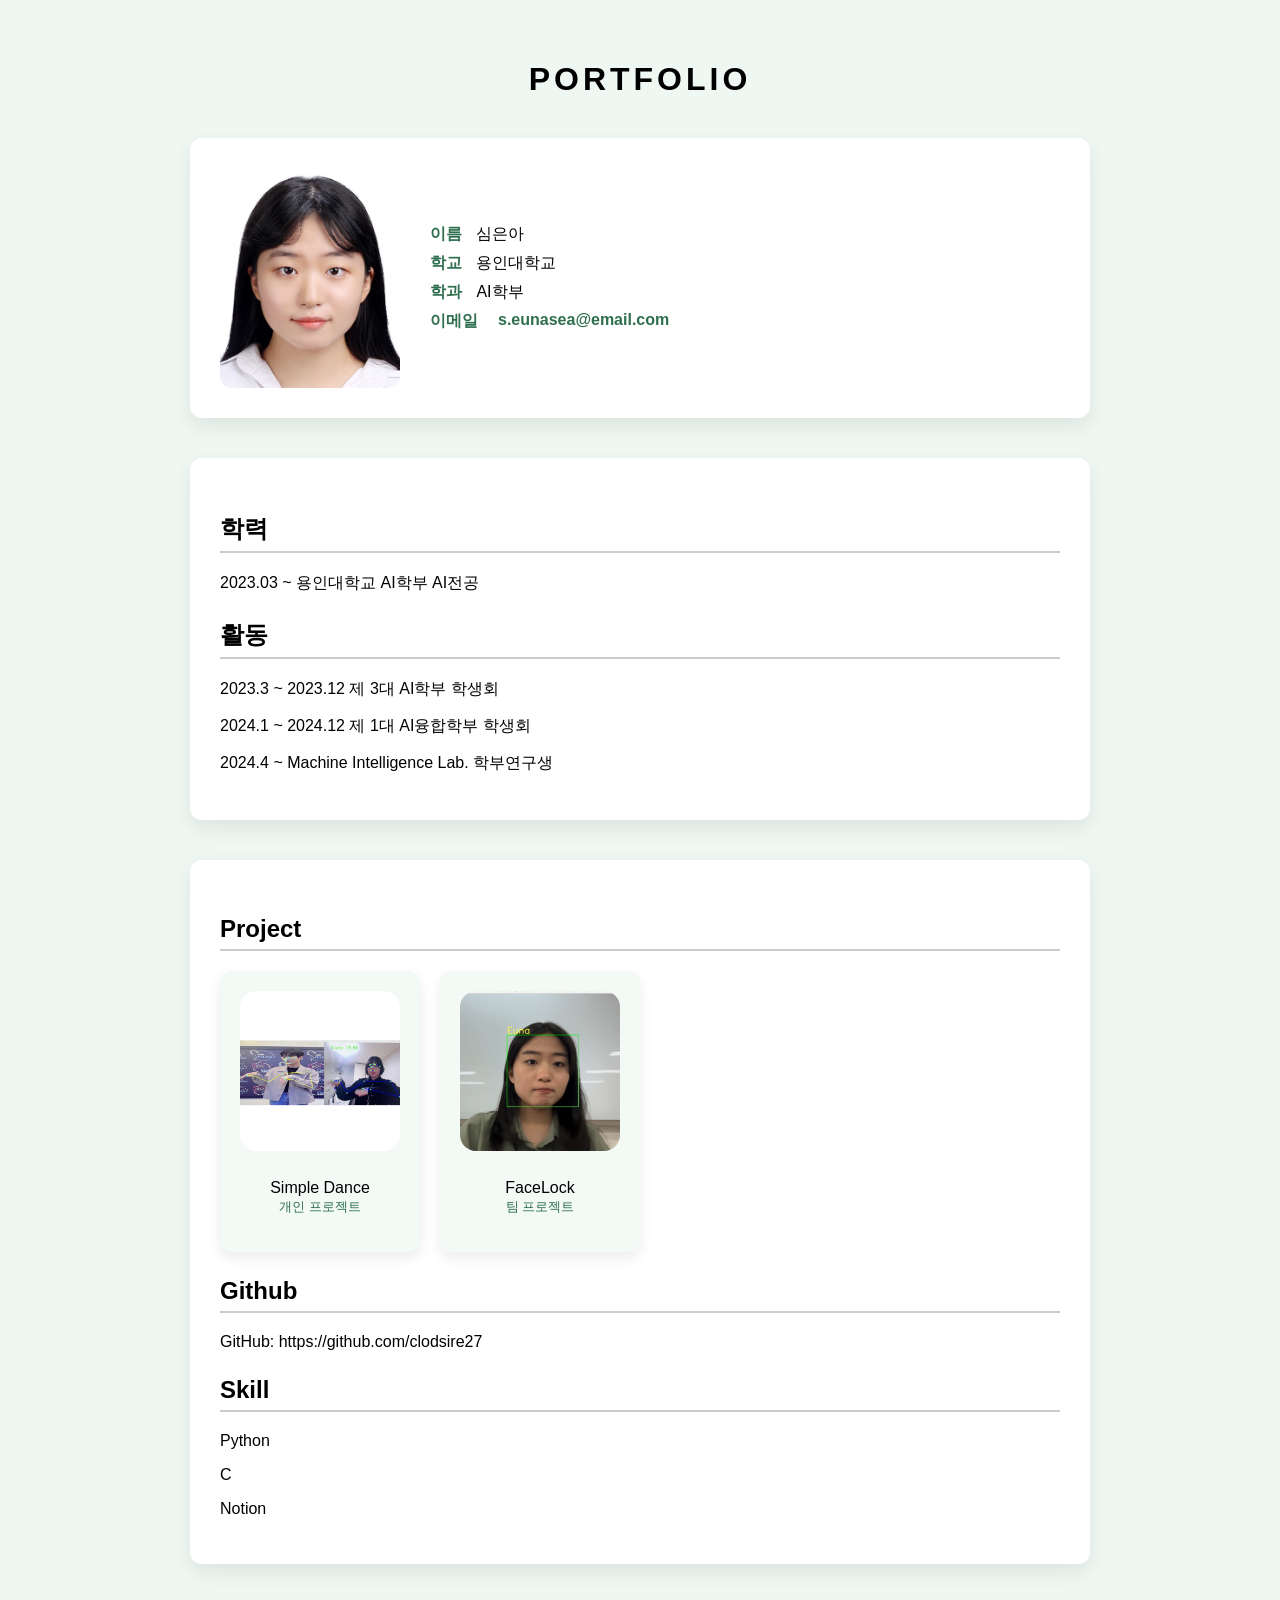
==== index.html @ 8bf8eba1 "update" ====
<!DOCTYPE html>
<html lang="ko">
<head>
  <meta charset="UTF-8" />
  <meta name="viewport" content="width=device-width, initial-scale=1.0" />
  <title>Portfolio</title>
  <link rel="stylesheet" href="style.css" />
</head>
<body>

  <h1 class="main-title">PORTFOLIO</h1>

  <!-- 1️⃣ 상단: 프로필 & 개인 정보 -->
  <section class="section">
    <div class="profile">
      <img src="images/은아.jpg" alt="프로필 사진" class="profile-img" />

      <div class="personal-info">
        <p><span>이름</span> 심은아</p>
        <p><span>학교</span> 용인대학교</p>
        <p><span>학과</span> AI학부</p>

        <!-- 이메일 (줄바꿈 전용 구조) -->
        <p class="email">
          <span class="label">이메일</span>
          <span class="email-value">s.eunasea@email.com</span>
        </p>
      </div>
    </div>
  </section>

  <!-- 2️⃣ 중단: 학력 / 활동 -->
  <section class="section">
    <h2>학력</h2>
    <p>2023.03 ~ 용인대학교 AI학부 AI전공</p>

    <h2>활동</h2>
    <p>2023.3 ~ 2023.12 제 3대 AI학부 학생회</p>
    <p>2024.1 ~ 2024.12 제 1대 AI융합학부 학생회</p>
    <p>2024.4 ~ Machine Intelligence Lab. 학부연구생</p>
  </section>

  <!-- 3️⃣ 하단: 프로젝트 / 링크 / 스킬 -->
  <section class="section">
    <h2>Project</h2>

    <div class="project-list">
      <a href="https://github.com/clodsire27/simple-dance"
         class="project-card"
         target="_blank"
         rel="noopener noreferrer">

        <div class="project-box">
          <img src="images/dance.jpg" alt="Simple Dance 프로젝트 이미지" />
        </div>
        <p class="project-title">
          Simple Dance<br><span>개인 프로젝트</span>
        </p>
      </a>

      <a href="https://github.com/clodsire27/face-lock"
         class="project-card"
         target="_blank"
         rel="noopener noreferrer">

        <div class="project-box">
          <img src="images/face.jpg" alt="FaceLock 프로젝트 이미지" />
        </div>
        <p class="project-title">
          FaceLock<br><span>팀 프로젝트</span>
        </p>
      </a>
    </div>

    <h2>Github</h2>
    <p>GitHub: https://github.com/clodsire27</p>

    <h2>Skill</h2>
    <p>Python</p>
    <p>C</p>
    <p>Notion</p>
  </section>

</body>
</html>
---- style.css ----
* {
  box-sizing: border-box;
  font-family: Arial, Helvetica, sans-serif;
}

body {
  margin: 0;
  background-color: #eef7f1;
  padding: 40px 20px;
}

.main-title {
  text-align: center;
  letter-spacing: 4px;
  margin-bottom: 40px;
}

.section {
  background-color: #ffffff;
  max-width: 900px;
  margin: 0 auto 40px;
  padding: 30px;
  border-radius: 12px;
  box-shadow: 0 8px 20px rgba(0, 0, 0, 0.08);
}

/* 프로필 */
.profile {
  display: flex;
  gap: 30px;
  align-items: center;
}

.profile-img {
  width: 180px;
  height: 220px;
  border-radius: 12px;
  object-fit: cover;
}

.personal-info p {
  margin: 8px 0;
}

.personal-info span {
  font-weight: bold;
  color: #2f6f4e;
  margin-right: 10px;
}

/* 이메일만 줄바꿈 */
.email {
  display: flex;
  gap: 10px;
}

.email .label {
  white-space: nowrap;
  font-weight: bold;
  color: #2f6f4e;
}

.email .email-value {
  overflow-wrap: anywhere;
}

/* 섹션 타이틀 */
h2 {
  margin-top: 25px;
  border-bottom: 2px solid #ccc;
  padding-bottom: 6px;
}

/* 프로젝트 */
.project-list {
  display: flex;
  gap: 20px;
  flex-wrap: wrap;
  margin-top: 20px;
}

.project-card {
  width: 200px;
  padding: 20px;
  border-radius: 12px;
  background-color: #f3faf6;
  text-decoration: none;
  color: inherit;
  text-align: center;
  box-shadow: 0 6px 14px rgba(0,0,0,0.08);
  display: flex;
  flex-direction: column;
  gap: 12px;
  transition: transform 0.15s ease, box-shadow 0.15s ease;
}

.project-card:hover {
  transform: translateY(-4px);
}

.project-box {
  width: 100%;
  height: 160px;
  background-color: #dceee3;
  border-radius: 16px;
  overflow: hidden;
  flex-shrink: 0;
}

.project-box img {
  width: 100%;
  height: 100%;
  object-fit: cover;
  display: block;
}

.project-title span {
  font-size: 13px;
  color: #2f6f4e;
}
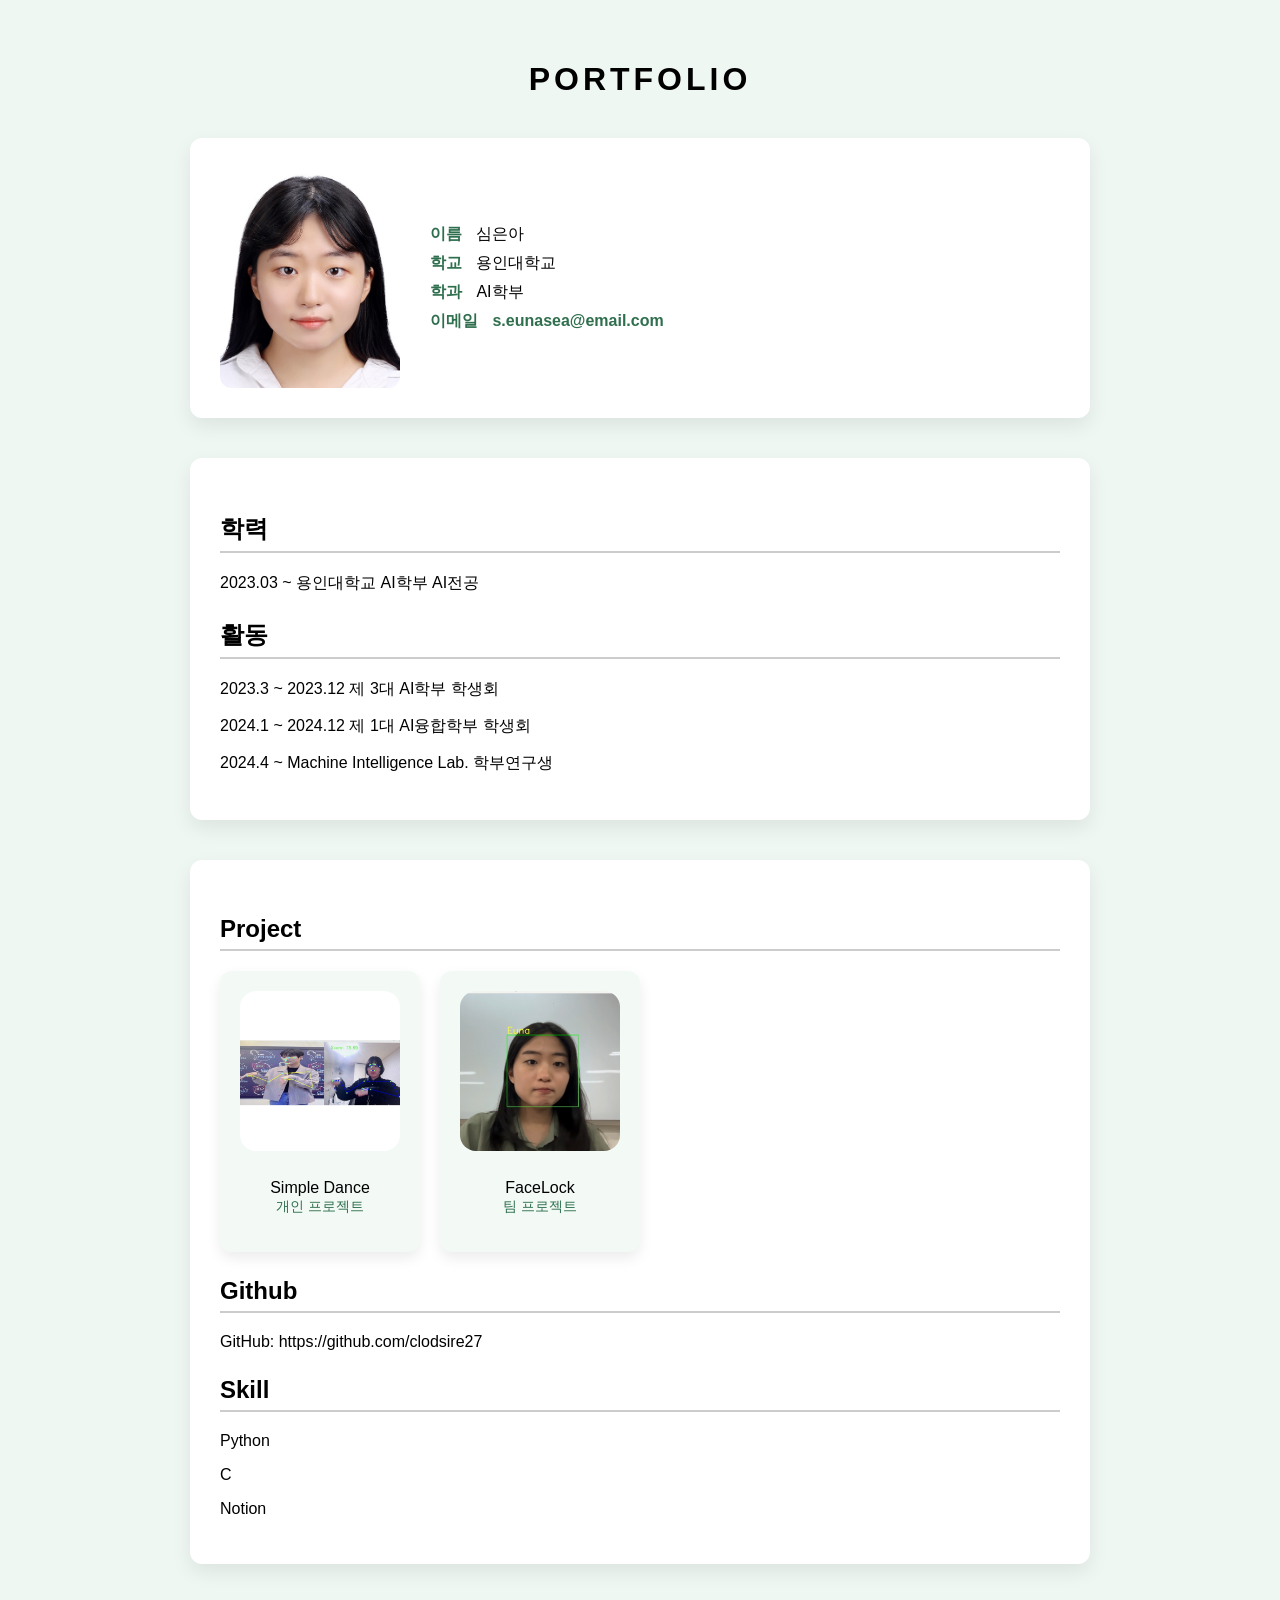
==== commit 09eee991: "update" ====
--- a/index.html
+++ b/index.html
@@ -16,9 +16,10 @@
       <img src="images/은아.jpg" alt="프로필 사진" class="profile-img" />
 
       <div class="personal-info">
-        <p><span>이름</span> 심은아</p>
-        <p><span>학교</span> 용인대학교</p>
-        <p><span>학과</span> AI학부</p>
+        <p><span class="label">이름</span> 심은아</p>
+        <p><span class="label">학교</span> 용인대학교</p>
+        <p><span class="label">학과</span> AI학부</p>
+
 
         <!-- 이메일 (줄바꿈 전용 구조) -->
         <p class="email">
--- a/style.css
+++ b/style.css
@@ -38,30 +38,28 @@
   object-fit: cover;
 }
 
+.personal-info {
+  min-width: 0;
+}
+
 .personal-info p {
   margin: 8px 0;
 }
 
+/* 이름 / 학교 / 학과 / 이메일 라벨 = 초록 */
 .personal-info span {
   font-weight: bold;
   color: #2f6f4e;
   margin-right: 10px;
 }
 
-/* 이메일만 줄바꿈 */
+/* 이메일 */
 .email {
-  display: flex;
-  gap: 10px;
-}
-
-.email .label {
-  white-space: nowrap;
-  font-weight: bold;
-  color: #2f6f4e;
+  display: block;
 }
 
 .email .email-value {
-  overflow-wrap: anywhere;
+  overflow-wrap: anywhere;     /* 메일만 줄바꿈 */
 }
 
 /* 섹션 타이틀 */
@@ -91,11 +89,6 @@
   display: flex;
   flex-direction: column;
   gap: 12px;
-  transition: transform 0.15s ease, box-shadow 0.15s ease;
-}
-
-.project-card:hover {
-  transform: translateY(-4px);
 }
 
 .project-box {
@@ -104,17 +97,15 @@
   background-color: #dceee3;
   border-radius: 16px;
   overflow: hidden;
-  flex-shrink: 0;
 }
 
 .project-box img {
   width: 100%;
   height: 100%;
   object-fit: cover;
-  display: block;
 }
 
 .project-title span {
-  font-size: 13px;
+  font-size: 14px;
   color: #2f6f4e;
 }
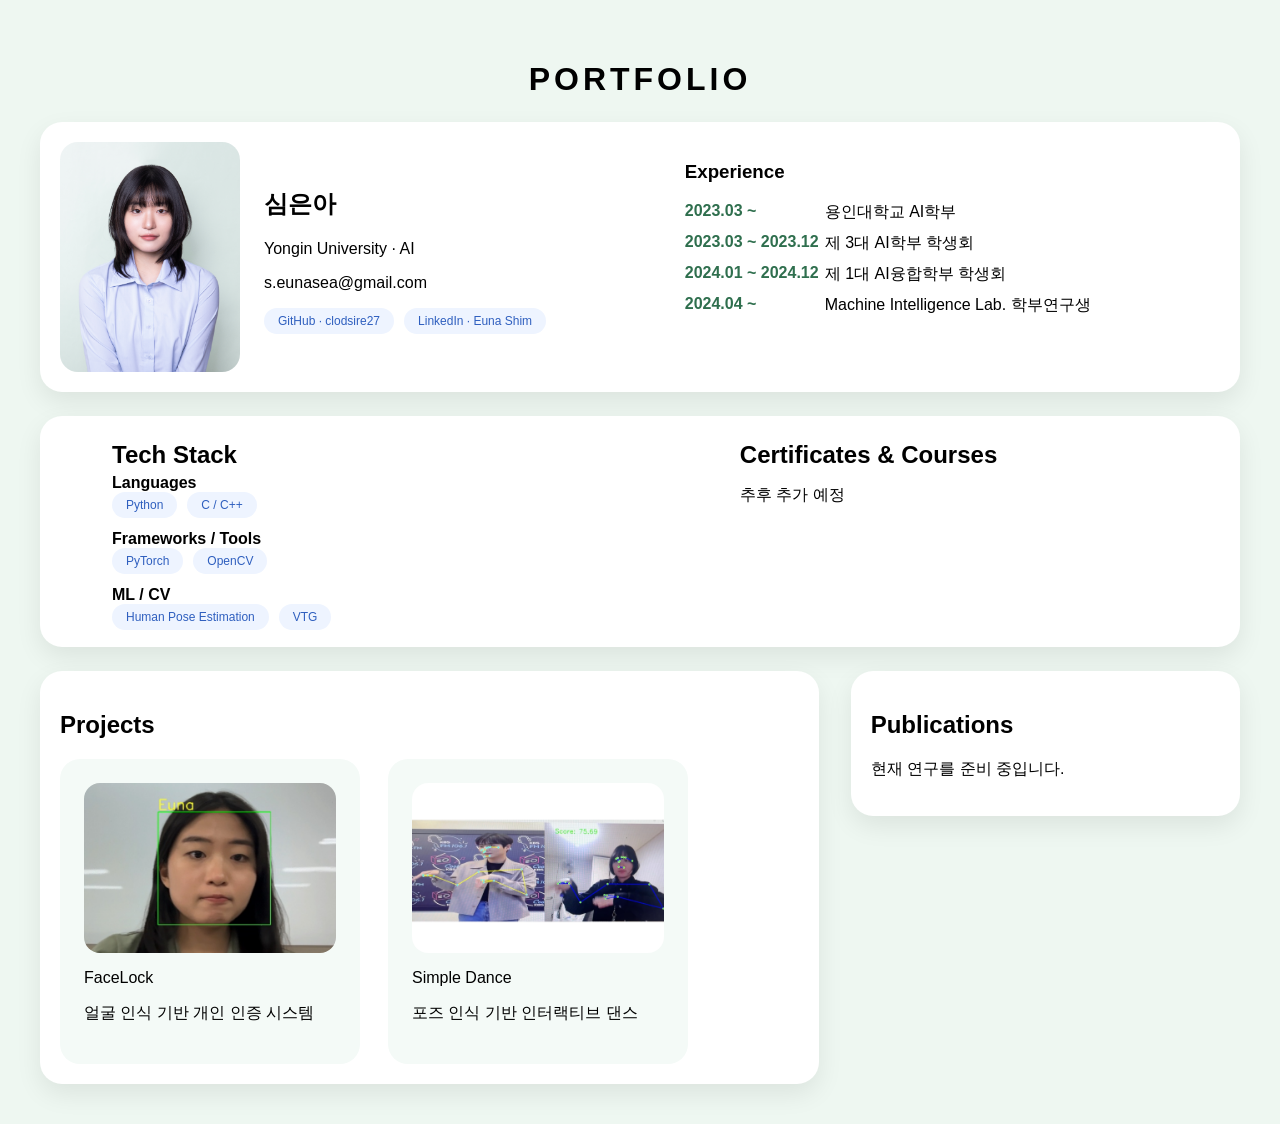
==== commit a07663f4: "Fix modal image flicker and layout issues" ====
--- a/index.html
+++ b/index.html
@@ -1,86 +1,204 @@
 <!DOCTYPE html>
 <html lang="ko">
-<head>
-  <meta charset="UTF-8" />
-  <meta name="viewport" content="width=device-width, initial-scale=1.0" />
-  <title>Portfolio</title>
-  <link rel="stylesheet" href="style.css" />
-</head>
+  <head>
+    <meta charset="UTF-8" />
+    <meta name="viewport" content="width=device-width, initial-scale=1.0" />
+  
+    <style>
+      html {
+        background: #eef7f1;
+      }
+
+      body {
+        opacity: 0;
+        transition: opacity 0.15s ease;
+      }
+
+      body.loaded {
+        opacity: 1;
+      }
+
+    </style>
+    <script>
+      window.addEventListener("load", () => {
+        document.body.classList.add("loaded");
+      });
+    </script>
+    
+  
+    <title>Portfolio</title>
+    <link rel="stylesheet" href="style.css" />
+  </head>
+
 <body>
 
-  <h1 class="main-title">PORTFOLIO</h1>
-
-  <!-- 1️⃣ 상단: 프로필 & 개인 정보 -->
-  <section class="section">
-    <div class="profile">
-      <img src="images/은아.jpg" alt="프로필 사진" class="profile-img" />
-
-      <div class="personal-info">
-        <p><span class="label">이름</span> 심은아</p>
-        <p><span class="label">학교</span> 용인대학교</p>
-        <p><span class="label">학과</span> AI학부</p>
-
-
-        <!-- 이메일 (줄바꿈 전용 구조) -->
-        <p class="email">
-          <span class="label">이메일</span>
-          <span class="email-value">s.eunasea@email.com</span>
-        </p>
-      </div>
+<h1 class="main-title">PORTFOLIO</h1>
+
+<div class="page-container">
+
+  <!-- PROFILE + EXPERIENCE -->
+  <section class="card top-grid">
+    <div class="top-profile">
+      <img src="images/은아.jpg" class="profile-img" />
+      <div>
+        <h2>심은아</h2>
+        <p>Yongin University · AI</p>
+        <p>s.eunasea@gmail.com</p>
+        <div class="pill-list">
+          <a href="https://github.com/clodsire27" class="pill" target="_blank">GitHub · clodsire27</a>
+          <a href="https://www.linkedin.com/" class="pill" target="_blank">LinkedIn · Euna Shim</a>
+        </div>
+      </div>
+    </div>
+
+    <div>
+      <h3>Experience</h3>
+      <ul class="timeline">
+        <li><span class="date">2023.03 ~</span><span>용인대학교 AI학부</span></li>
+        <li><span class="date">2023.03 ~ 2023.12</span><span>제 3대 AI학부 학생회</span></li>
+        <li><span class="date">2024.01 ~ 2024.12</span><span>제 1대 AI융합학부 학생회</span></li>
+        <li><span class="date">2024.04 ~</span><span>Machine Intelligence Lab. 학부연구생</span></li>
+      </ul>
     </div>
   </section>
 
-  <!-- 2️⃣ 중단: 학력 / 활동 -->
-  <section class="section">
-    <h2>학력</h2>
-    <p>2023.03 ~ 용인대학교 AI학부 AI전공</p>
-
-    <h2>활동</h2>
-    <p>2023.3 ~ 2023.12 제 3대 AI학부 학생회</p>
-    <p>2024.1 ~ 2024.12 제 1대 AI융합학부 학생회</p>
-    <p>2024.4 ~ Machine Intelligence Lab. 학부연구생</p>
+  <!-- TECH STACK -->
+  <section class="section tech-grid">
+    <div>
+      <h2>Tech Stack</h2>
+      <strong>Languages</strong>
+      <div class="pill-list">
+        <span class="pill">Python</span>
+        <span class="pill">C / C++</span>
+      </div>
+
+      <strong>Frameworks / Tools</strong>
+      <div class="pill-list">
+        <span class="pill">PyTorch</span>
+        <span class="pill">OpenCV</span>
+      </div>
+
+      <strong>ML / CV</strong>
+      <div class="pill-list">
+        <span class="pill">Human Pose Estimation</span>
+        <span class="pill">VTG</span>
+      </div>
+    </div>
+
+    <div>
+      <h2>Certificates & Courses</h2>
+      <p class="empty">추후 추가 예정</p>
+    </div>
   </section>
 
-  <!-- 3️⃣ 하단: 프로젝트 / 링크 / 스킬 -->
-  <section class="section">
-    <h2>Project</h2>
-
-    <div class="project-list">
-      <a href="https://github.com/clodsire27/simple-dance"
-         class="project-card"
-         target="_blank"
-         rel="noopener noreferrer">
-
-        <div class="project-box">
-          <img src="images/dance.jpg" alt="Simple Dance 프로젝트 이미지" />
-        </div>
-        <p class="project-title">
-          Simple Dance<br><span>개인 프로젝트</span>
-        </p>
-      </a>
-
-      <a href="https://github.com/clodsire27/face-lock"
-         class="project-card"
-         target="_blank"
-         rel="noopener noreferrer">
-
-        <div class="project-box">
-          <img src="images/face.jpg" alt="FaceLock 프로젝트 이미지" />
-        </div>
-        <p class="project-title">
-          FaceLock<br><span>팀 프로젝트</span>
-        </p>
-      </a>
-    </div>
-
-    <h2>Github</h2>
-    <p>GitHub: https://github.com/clodsire27</p>
-
-    <h2>Skill</h2>
-    <p>Python</p>
-    <p>C</p>
-    <p>Notion</p>
+  <!-- PROJECTS -->
+  <section class="grid-2col">
+    <div class="section">
+      <h2>Projects</h2>
+
+      <div class="project-list">
+
+        <!-- FaceLock -->
+        <div class="project-card"
+          data-title="FaceLock"
+          data-subtitle="얼굴 인식 기반 개인 인증 시스템"
+          data-period="2025.05 ~ 2025.05"
+          data-img="images/face.jpg"
+          data-keywords="Face Recognition · OpenCV · Security"
+          data-stack="Python|OpenCV|Numpy"
+          data-desc="FaceLock은 실시간 얼굴 인식을 기반으로 인증된 사용자만 화면 정보를 확인할 수 있도록 제어하는 보안 시스템입니다.
+
+          기본 상태에서는 탐지된 모든 얼굴을 모자이크 처리하여 비인증 사용자의 신원을 보호하며,
+          비밀번호 인증에 성공한 사용자에 한해 모자이크가 해제됩니다.
+          
+          사전에 등록된 사용자는 얼굴 특징 벡터를 기반으로 인식되며,
+          화면에 등장 시 ID가 아닌 ‘이름’으로 라벨이 표시됩니다.
+          
+          "
+          data-features="얼굴 등록 및 특징 벡터 저장|실시간 얼굴 인식|사용자 인증 제어"
+          data-github="https://github.com/clodsire27/face-lock"
+          data-link="facelock.html">
+
+          <div class="project-box"><img src="images/face.jpg"></div>
+          <p class="project-title">FaceLock</p>
+          <p class="project-desc">얼굴 인식 기반 개인 인증 시스템</p>
+        </div>
+
+        <!-- Simple Dance -->
+        <div class="project-card"
+          data-title="Simple Dance"
+          data-subtitle="포즈 인식 기반 인터랙티브 댄스"
+          data-period="2024.11 ~ 2024.11"
+          data-img="images/dance.jpg"
+          data-keywords="Pose Estimation · OpenCV · Feedback"
+          data-stack="Python|OpenCV|Numpy"
+          data-desc="사용자의 전신 포즈를 실시간으로 인식하여 기준 동작과의 유사도를 계산하고 시각적 피드백을 제공하는 프로젝트입니다."
+          data-features="실시간 포즈 인식|동작 유사도 계산|점수 기반 피드백"
+          data-github="https://github.com/clodsire27/simple-dance"
+          data-link="simple_dance.html">
+
+          <div class="project-box"><img src="images/dance.jpg"></div>
+          <p class="project-title">Simple Dance</p>
+          <p class="project-desc">포즈 인식 기반 인터랙티브 댄스</p>
+        </div>
+
+      </div>
+    </div>
+
+    <div class="section">
+      <h2>Publications</h2>
+      <p class="empty">현재 연구를 준비 중입니다.</p>
+    </div>
   </section>
-
+</div>
+
+<!-- MODAL -->
+<div class="modal-overlay" id="projectModal">
+  <div class="modal-card clean">
+    <button class="modal-close">×</button>
+
+    <div class="modal-hero">
+      <img id="modalHeroImg">
+    </div>
+
+    <div class="modal-content">
+      <h2 id="modalTitle"></h2>
+      <p class="modal-sub" id="modalSubtitle"></p>
+
+      <div class="modal-meta">
+        <div>
+          <span class="label">기간</span>
+          <strong id="modalPeriod"></strong>
+        </div>
+        <div>
+          <span class="label">키워드</span>
+          <span id="modalKeywords"></span>
+        </div>
+      </div>
+
+      <section>
+        <h4>기술 스택</h4>
+        <div class="pill-list" id="modalStack"></div>
+      </section>
+
+      <section>
+        <h4>프로젝트 설명</h4>
+        <p id="modalDescription"></p>
+      </section>
+
+      <section>
+        <h4>주요 기능</h4>
+        <ul id="modalFeatures"></ul>
+      </section>
+
+      <div class="modal-links">
+        <a id="modalGithub" target="_blank">GitHub Repository</a>
+        <a id="modalLink" href="javascript:void(0)">과정 자세히 보기 →</a>
+      </div>
+    </div>
+  </div>
+</div>
+
+<script src="modal.js"></script>
 </body>
-</html>
+</html>
--- a/style.css
+++ b/style.css
@@ -1,3 +1,4 @@
+/* ================= RESET ================= */
 * {
   box-sizing: border-box;
   font-family: Arial, Helvetica, sans-serif;
@@ -5,7 +6,7 @@
 
 body {
   margin: 0;
-  background-color: #eef7f1;
+  background: #eef7f1;
   padding: 40px 20px;
 }
 
@@ -15,88 +16,132 @@
   margin-bottom: 40px;
 }
 
+/* ================= LAYOUT ================= */
+.page-container {
+  max-width: 1200px;
+  margin: auto;
+  display: flex;
+  flex-direction: column;
+  gap: 24px;
+}
+
+/* ================= CARD BASE ================= */
+.card,
 .section {
-  background-color: #ffffff;
-  max-width: 900px;
-  margin: 0 auto 40px;
-  padding: 30px;
-  border-radius: 12px;
-  box-shadow: 0 8px 20px rgba(0, 0, 0, 0.08);
-}
-
-/* 프로필 */
-.profile {
-  display: flex;
-  gap: 30px;
+  position: relative;
+  z-index: 1;
+  background: #fff;
+  padding: 20px 20px;
+  border-radius: 22px;
+  box-shadow: 0 10px 26px rgba(0,0,0,0.08);
+}
+
+@media (max-width: 640px) {
+  .section {
+    padding: 36px 24px;
+  }
+}
+
+/* ================= TOP ================= */
+.top-grid {
+  display: grid;
+  grid-template-columns: 1.1fr 1fr;
+  gap: 36px;
+}
+
+.top-profile {
+  display: flex;
+  gap: 24px;
   align-items: center;
 }
 
 .profile-img {
   width: 180px;
-  height: 220px;
-  border-radius: 12px;
+  height: 230px;
   object-fit: cover;
-}
-
-.personal-info {
-  min-width: 0;
-}
-
-.personal-info p {
-  margin: 8px 0;
-}
-
-/* 이름 / 학교 / 학과 / 이메일 라벨 = 초록 */
-.personal-info span {
+  border-radius: 18px;
+}
+
+/* ================= EXPERIENCE ================= */
+.timeline {
+  list-style: none;
+  padding: 0;
+  margin: 0;
+}
+
+.timeline li {
+  display: grid;
+  grid-template-columns: 140px 1fr;
+  margin-bottom: 10px;
+}
+
+.date {
+  color: #2f6f4e;
   font-weight: bold;
-  color: #2f6f4e;
-  margin-right: 10px;
-}
-
-/* 이메일 */
-.email {
+}
+
+/* ================= TECH STACK ================= */
+.tech-grid {
+  display: grid;
+  grid-template-columns: 1.3fr 1fr;
+  gap: 40px;
+  padding: 24px 48px;
+  padding-left: 72px; 
+}
+
+.tech-left strong {
   display: block;
-}
-
-.email .email-value {
-  overflow-wrap: anywhere;     /* 메일만 줄바꿈 */
-}
-
-/* 섹션 타이틀 */
-h2 {
-  margin-top: 25px;
-  border-bottom: 2px solid #ccc;
-  padding-bottom: 6px;
-}
-
-/* 프로젝트 */
+  margin-top: 18px;
+  margin-bottom: 6px;
+  font-size: 15px;
+  font-weight: 600;
+}
+
+.pill-list {
+  display: flex;
+  flex-wrap: wrap;
+  gap: 10px;
+  row-gap: 8px;
+  margin-bottom: 12px;
+}
+
+.pill {
+  background: #eef4ff;
+  padding: 6px 14px;
+  border-radius: 999px;
+  text-decoration: none;
+  color: #2f5fbf;
+  font-size: 12px;
+  font-weight: 500;
+}
+
+/* ================= PROJECT LIST ================= */
 .project-list {
   display: flex;
-  gap: 20px;
-  flex-wrap: wrap;
-  margin-top: 20px;
+  gap: 28px;
 }
 
 .project-card {
-  width: 200px;
-  padding: 20px;
-  border-radius: 12px;
-  background-color: #f3faf6;
-  text-decoration: none;
-  color: inherit;
-  text-align: center;
-  box-shadow: 0 6px 14px rgba(0,0,0,0.08);
-  display: flex;
-  flex-direction: column;
-  gap: 12px;
+  position: relative;
+  z-index: 5;
+  width: 300px;
+  background: #f4faf7;
+  padding: 24px;
+  border-radius: 20px;
+  cursor: pointer;
+  transition: transform 0.2s, box-shadow 0.2s;
+}
+
+.project-card:hover {
+  transform: translateY(-6px);
+  box-shadow: 0 10px 22px rgba(0,0,0,0.12);
 }
 
 .project-box {
-  width: 100%;
-  height: 160px;
-  background-color: #dceee3;
+  height: 170px;
+  overflow: hidden;
   border-radius: 16px;
-  overflow: hidden;
+  margin-bottom: 10px;
 }
 
 .project-box img {
@@ -105,7 +150,403 @@
   object-fit: cover;
 }
 
-.project-title span {
+/* ================= MODAL ================= */
+.modal-overlay {
+  position: fixed;
+  inset: 0;
+  background: rgba(0,0,0,0.45);
+  display: none;
+  justify-content: center;
+  align-items: center;
+  z-index: 1000;
+  pointer-events: none;
+}
+
+.modal-overlay.active {
+  display: flex;
+  pointer-events: auto;
+}
+
+.modal-close {
+  position: absolute;
+  top: 14px;
+  right: 18px;
+  border: none;
+  background: none;
+  font-size: 26px;
+  cursor: pointer;
+}
+
+.modal-hero img {
+  width: 100%;
+  height: 280px;     
+  border-radius: 22px 22px 0 0; 
+  object-fit: cover;
+}
+
+.modal-content {
+  padding-top: 16px;
+  padding-left: 48px;   /* 기존 36px → +12px */
+  padding-right: 36px;
+  padding: 24px 36px 32px; 
+}
+
+
+/* ================= PROJECT DETAIL ================= */
+.project-detail {
+  max-width: 880px;
+  margin: 0 auto;
+}
+
+.back-link {
+  display: inline-block;
+  margin-bottom: 8px;
+  color: #2f6f4e;
+  text-decoration: none;
+  font-weight: 500;
+}
+
+/* ================= HERO ================= */
+
+.project-hero-image {
+  width: 100%;
+  max-width: 420px;
+  margin-bottom: 12px;
+  border-radius: 22px;
+  overflow: hidden;
+  background: #f1f5f9;
+}
+
+.project-hero-image img {
+  width: 100%;
+  height: auto;
+  object-fit: contain;
+}
+
+@media (max-width: 640px) {
+  .project-hero-image img {
+    height: 420px;
+  }
+}
+
+.project-hero-text h2 {
+  font-size: 32px;
+  margin-bottom: 10px;
+}
+
+.project-sub {
+  font-size: 15px;
+  color: #475569;
+  line-height: 1.6;
+  text-align: center;
+}
+
+.project-sub span {
+  font-size: 13px;
+  color: #64748b;
+}
+
+/* ================= KEYWORDS ================= */
+.project-meta {
+  margin-bottom: 48px;
+}
+
+.keyword-tags {
+  display: flex;
+  flex-wrap: wrap;
+  gap: 10px;
+}
+
+.keyword-tags span {
+  background: #e0e7ff;
+  color: #1e3a8a;
+  padding: 6px 14px;
+  border-radius: 999px;
+  font-size: 13px;
+  font-weight: 500;
+}
+
+/* ================= CONTENT ================= */
+.project-detail h3 {
+  margin-top: 56px;
+  margin-bottom: 14px;
+  font-size: 20px;
+  position: relative;
+}
+
+.project-detail h3::before {
+  content: "";
+  width: 28px;
+  height: 3px;
+  background: #21396c;
+  display: block;
+  margin-bottom: 10px;
+}
+
+.project-detail p,
+.project-detail li {
+  font-size: 15px;
+  color: #334155;
+  line-height: 1.75;
+}
+
+.project-detail ul {
+  padding-left: 20px;
+}
+
+/* ================= PIPELINE ================= */
+.pipeline {
+  background: #f8fafc;
+  padding: 18px 22px;
+  border-radius: 16px;
+  margin-top: 12px;
+}
+
+/* ================= LINKS ================= */
+.project-detail a[target="_blank"] {
+  font-weight: 500;
+  color: #1e40af;
+  text-decoration: none;
+}
+
+.project-detail a[target="_blank"]:hover {
+  text-decoration: underline;
+}
+
+/* ===== FOUC FIX ===== */
+body {
+  visibility: visible;
+}
+.modal-content h2 {
+  margin-bottom: 6px;
+}
+
+.modal-sub {
+  margin-bottom: 14px;   /* 20 → 14 */
   font-size: 14px;
-  color: #2f6f4e;
-}
+}
+
+
+.modal-meta {
+  display: grid;
+  grid-template-columns: 1fr 1fr;
+  gap: 24px;
+  background: #f8fafc;
+  padding: 18px 22px;
+  border-radius: 16px;
+  margin-bottom: 36px;
+}
+
+.modal-meta .label {
+  display: block;
+  font-size: 13px;
+  color: #64748b;
+  margin-bottom: 6px;
+}
+
+.modal-meta strong {
+  font-size: 15px;
+}
+
+.modal-content section {
+  margin-bottom: 26px;   /* 기존 34px */
+}
+
+.modal-content h4 {
+  margin-bottom: 10px;
+}
+
+
+
+.modal-links {
+  margin-top: 18px;      /* 32 → 20 */
+  padding-top: 16px;     /* 24 → 16 */
+  gap: 22px;  
+  padding-bottom: 8px;          /* 16 → 12 */
+}
+
+
+/* GitHub 버튼 느낌 */
+#modalGithub {
+  display: inline-block;
+  align-self: flex-start;
+  background: #fef9c3;
+  color: #92400e;
+  padding: 10px 18px;
+  border-radius: 999px;
+  font-weight: 600;
+  text-decoration: none;
+}
+
+/* 더 자세히 보기 */
+#modalLink {
+  font-weight: 600;
+  color: #5b21b6;
+  text-decoration: none;
+}
+
+/* ================= MODAL COMPACT OVERRIDE ================= */
+
+/* 모달 폭 대폭 축소 */
+.modal-card.clean {
+  position: relative;
+  width: 400px;
+  max-width: 88vw;
+  max-height: 95vh;
+  border-radius: 20px;
+  background: #fff;
+
+  /* 🔥 핵심 */
+  display: flex;
+  flex-direction: column;
+  overflow: hidden;   /* 카드 자체는 숨김 유지 */
+}
+
+
+/* 이미지 비중은 유지 (정보 대비 강조) */
+.modal-hero img {
+  height: 200px;  
+  object-fit: cover;
+}
+
+/* 내부 여백 절반 수준 */
+.modal-content {
+  padding: 16px 22px 20px;   /* 24~36 → 16~22 */
+}
+
+/* 제목 */
+.modal-content h2 {
+  font-size: 18px;     /* 22 → 20 */
+  margin-bottom: 4px;
+}
+
+/* 부제 */
+.modal-sub {
+  font-size: 12.5px;     /* 14 → 13 */
+  margin-bottom: 10px;
+}
+
+/* 메타 박스 */
+.modal-meta {
+  gap: 14px;           /* 24 → 14 */
+  padding: 12px 14px;  /* 18/22 → 12/14 */
+  border-radius: 12px;
+  margin-bottom: 12px; /* 36 → 18 */
+}
+
+.modal-meta .label {
+  font-size: 11px;
+  margin-bottom: 4px;
+}
+
+.modal-meta strong {
+  font-size: 13px;
+}
+
+/* 섹션 간 간격 대폭 축소 */
+.modal-content section {
+  margin-bottom: 14px; /* 26 → 14 */
+}
+
+.modal-content h4 {
+  font-size: 13px;
+  margin-bottom: 6px;
+}
+
+/* 리스트 */
+.modal-content li {
+  font-size: 12.5px;
+  line-height: 1.45;
+}
+
+/* pill 축소 */
+.modal-content .pill {
+  padding: 3px 8px;
+  font-size: 10px;
+  gap: 8px;
+  row-gap: 6px;
+}
+
+/* 링크 영역 */
+.modal-links {
+  margin-top: 12px;    /* 20 → 12 */
+  padding-top: 12px;
+  gap: 10px;
+}
+
+/* GitHub 버튼 */
+#modalGithub {
+  padding: 8px 14px;   /* 10/18 → 8/14 */
+  font-size: 12px;
+}
+
+/* 더보기 */
+#modalLink {
+  font-size: 12px;
+}
+
+
+.project-hero-image {
+  margin-bottom: 18px;   /* 40 → 18 */
+}
+
+.project-hero-text h2 {
+  margin-bottom: 6px;    /* 기존 10px ↓ */
+}
+
+.project-sub {
+  margin-top: 0;
+}
+
+.project-hero-image {
+  margin-bottom: 18px;   /* 40 → 18 */
+}
+
+
+.project-hero-image {
+  margin-top: 0;
+  margin-bottom: 10px;   /* 사진 ↔ 제목 간격 */
+}
+.section.project-detail {
+  padding-top: 16px;   /* 기존 32px → 확 줄이기 */
+}
+
+.project-hero {
+  display: flex;
+  flex-direction: column;
+  align-items: center;
+  margin-top: 0;
+  margin-bottom: 8px;
+}
+
+.main-title {
+  margin-bottom: 24px; /* 40 → 24 */
+}
+
+.grid-2col {
+  display: grid;
+  grid-template-columns: 2fr 1fr; /* Projects 넓게, Publications 좁게 */
+  gap: 32px;
+  align-items: start;
+}
+
+.section.tech-grid {
+  padding-top: 5px;
+  padding-bottom: 5px;
+}
+
+.tech-grid h2 {
+  margin-bottom: 5px;
+}
+
+.tech-grid strong {
+  margin-top: 5px;
+}
+
+#modalHeroImg {
+  display: none;
+}
+
+.pill {
+  white-space: nowrap;   /* ⭐ 핵심 */
+}
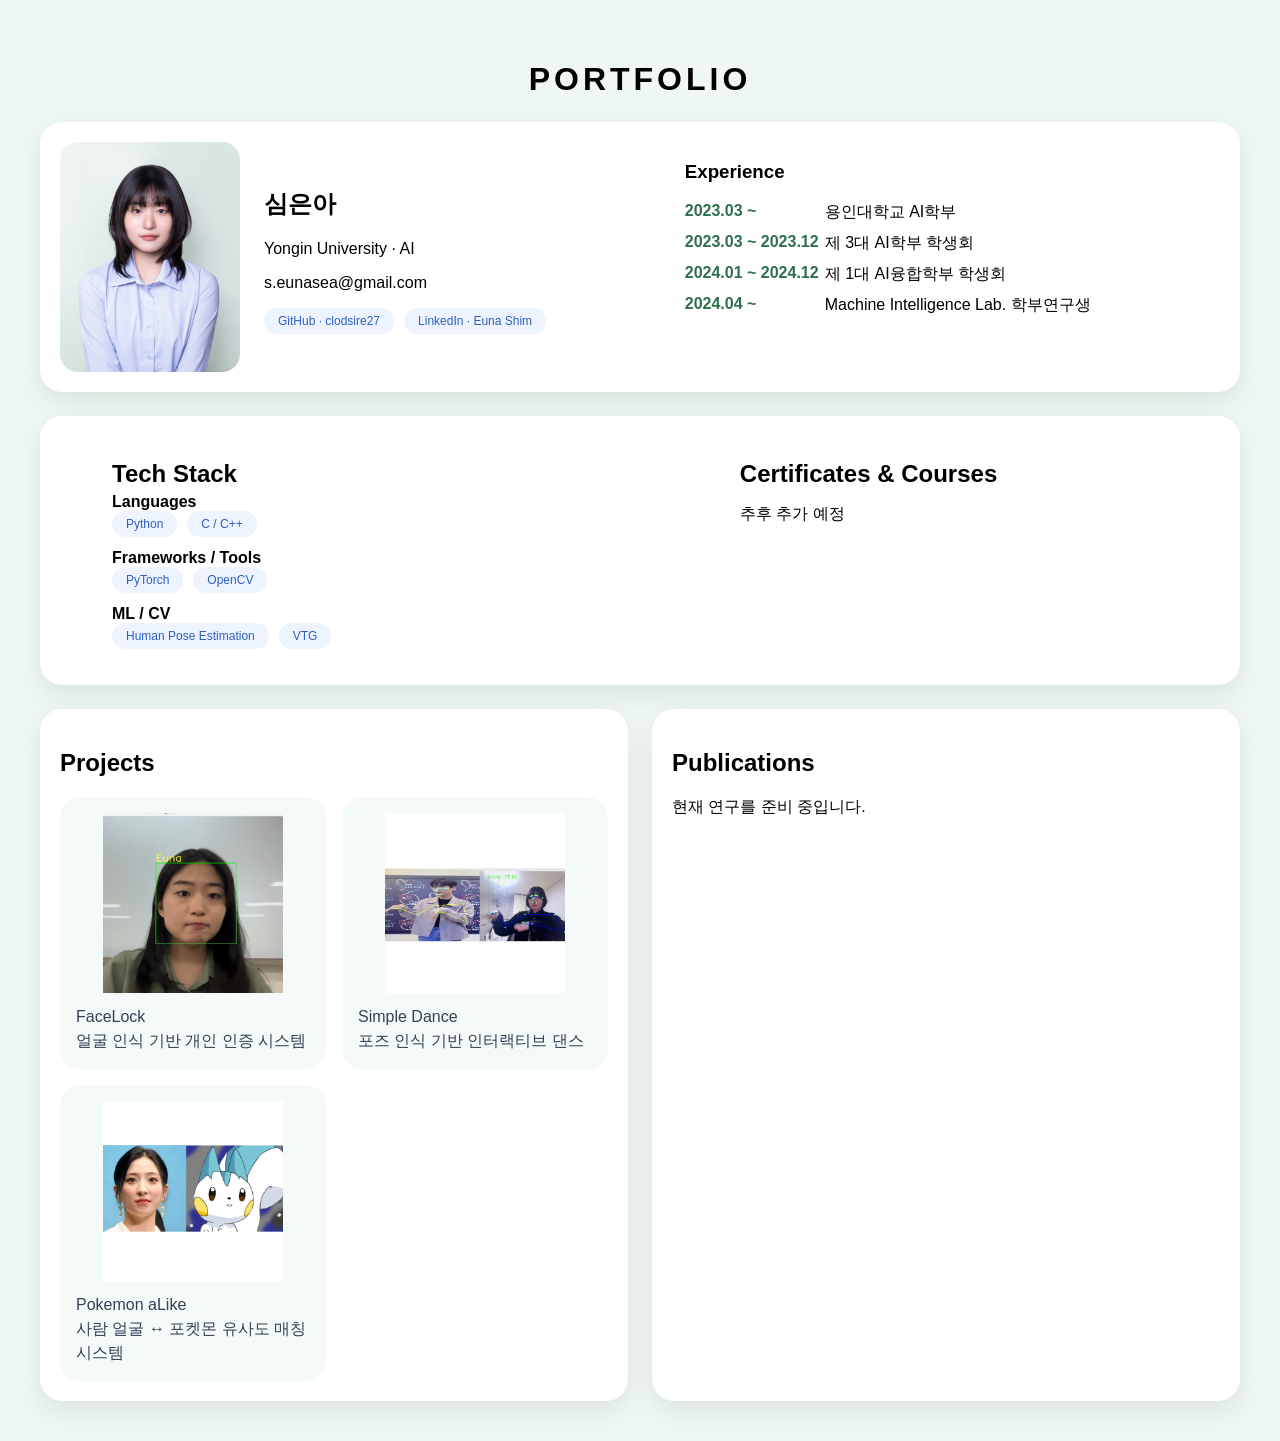
==== commit 3dc8dc48: "Fix mobile responsive layout" ====
--- a/index.html
+++ b/index.html
@@ -142,6 +142,34 @@
           <p class="project-desc">포즈 인식 기반 인터랙티브 댄스</p>
         </div>
 
+        <!-- Pokemon aLike -->
+        <div class="project-card"
+        data-title="Pokemon aLike"
+        data-subtitle="사람 얼굴 ↔ 포켓몬 유사도 매칭 시스템"
+        data-period="2025.02 ~ 2025.02"
+        data-img="images/pokemon.png"
+        data-keywords="Face Analysis · CLIP · Similarity Search"
+        data-stack="Python|OpenCV|PyTorch|CLIP"
+        data-desc="Pokemon aLike는 사용자의 얼굴 이미지를 입력으로 받아,
+        얼굴의 구조적 특징과 시각적 스타일을 분석한 뒤
+        가장 닮은 포켓몬을 찾아주는 유사도 매칭 시스템입니다.
+
+        포켓몬을 사람 얼굴로 직접 변환하는 생성 기반 접근과
+        얼굴 랜드마크 규칙 매핑을 시도했으나 구조적 한계로 실패하였고,
+        최종적으로 CLIP 임베딩 기반 거리 비교 방식을 채택하여
+        안정적이고 확장 가능한 매칭 구조를 구현하였습니다."
+        data-features="얼굴 검출 및 정렬|포켓몬 CLIP 임베딩 인덱스 구축|Top-N 유사도 매칭|실패 기반 설계 개선"
+        data-github="https://github.com/clodsire27/pokemon-lookalike"
+        data-link="pokemon_alike.html">
+
+        <div class="project-box">
+          <img src="images/pokemon.png">
+        </div>
+        <p class="project-title">Pokemon aLike</p>
+        <p class="project-desc">사람 얼굴 ↔ 포켓몬 유사도 매칭 시스템</p>
+        </div>
+
+
       </div>
     </div>
 
--- a/style.css
+++ b/style.css
@@ -43,11 +43,7 @@
 }
 
 /* ================= TOP ================= */
-.top-grid {
-  display: grid;
-  grid-template-columns: 1.1fr 1fr;
-  gap: 36px;
-}
+
 
 .top-profile {
   display: flex;
@@ -61,6 +57,48 @@
   object-fit: cover;
   border-radius: 18px;
 }
+
+@media (max-width: 768px) {
+  .profile-img {
+    width: 140px;      /* 기존 180 → 축소 */
+    height: 180px;     /* 기존 230 → 축소 */
+    margin: 0 auto;    /* 가운데 정렬 유지 */
+  }
+}
+
+
+@media (max-width: 768px) {
+  .top-profile h2 {
+    font-size: 20px;   /* 이름 */
+  }
+
+  .top-profile p {
+    font-size: 14px;   /* 학교 / 이메일 */
+    line-height: 1.4;
+  }
+}
+
+@media (max-width: 768px) {
+  .top-profile {
+    align-items: flex-start;   /* 가운데 → 왼쪽 */
+  }
+
+  .top-profile > div {
+    margin-left: 0;            /* 불필요한 밀림 제거 */
+  }
+}
+
+@media (max-width: 768px) {
+  .top-profile .pill {
+    font-size: 12px;
+    padding: 6px 12px;
+  }
+
+  .top-profile .pill-list {
+    justify-content: flex-start;  /* 왼쪽 정렬 */
+  }
+}
+
 
 /* ================= EXPERIENCE ================= */
 .timeline {
@@ -88,6 +126,15 @@
   padding: 24px 48px;
   padding-left: 72px; 
 }
+
+@media (max-width: 768px) {
+  .tech-grid {
+    grid-template-columns: 1fr;
+    padding: 20px;
+    gap: 28px;
+  }
+}
+
 
 .tech-left strong {
   display: block;
@@ -117,38 +164,68 @@
 
 /* ================= PROJECT LIST ================= */
 .project-list {
-  display: flex;
-  gap: 28px;
-}
-
-.project-card {
-  position: relative;
-  z-index: 5;
-  width: 300px;
-  background: #f4faf7;
-  padding: 24px;
-  border-radius: 20px;
-  cursor: pointer;
-  transition: transform 0.2s, box-shadow 0.2s;
-}
+  display: grid;
+  grid-template-columns: repeat(2, 1fr); /* 🔥 항상 2열 */
+  gap: 16px;
+}
+
+@media (max-width: 768px) {
+  .project-list {
+    display: grid;
+    grid-template-columns: repeat(2, 1fr);
+    gap: 16px;
+  }  
+}
+  
 
 .project-card:hover {
   transform: translateY(-6px);
   box-shadow: 0 10px 22px rgba(0,0,0,0.12);
 }
 
+.project-card .project-box img {
+  width: 100%;
+  height: 100%;
+  object-fit: cover;
+}
+
+
+.project-card {
+  background: #f4faf7;
+  border-radius: 20px;
+  padding: 16px;
+}
+
+
 .project-box {
-  height: 170px;
-  overflow: hidden;
-  border-radius: 16px;
-  margin-bottom: 10px;
-}
+  width: 100%;
+  aspect-ratio: 1 / 1;
+  max-width: 180px; 
+  margin: 0 auto 12px; 
+}
+
 
 .project-box img {
   width: 100%;
   height: 100%;
   object-fit: cover;
-}
+  display: block;
+}
+
+.project-card h3 {
+  margin: 6px 0 4px;
+  font-size: 25px;
+  font-weight: 1500; 
+  letter-spacing: -0.3px;
+}
+
+.project-card p {
+  margin: 0;
+  font-size: 16px;
+  line-height: 1.5;
+  color: #334155; 
+}
+
 
 /* ================= MODAL ================= */
 .modal-overlay {
@@ -246,6 +323,32 @@
   color: #64748b;
 }
 
+.top-grid {
+  display: grid;
+  grid-template-columns: 1.1fr 1fr;
+  gap: 36px;
+  align-items: start;
+}
+
+@media (max-width: 768px) {
+  .top-grid {
+    grid-template-columns: 1fr; 
+    gap: 24px;
+  }
+}
+
+@media (max-width: 768px) {
+  .timeline li {
+    grid-template-columns: 1fr;  /* 날짜 / 내용 세로 */
+    gap: 6px;
+  }
+
+  .date {
+    font-size: 13px;
+  }
+}
+
+
 /* ================= KEYWORDS ================= */
 .project-meta {
   margin-bottom: 48px;
@@ -525,15 +628,16 @@
 
 .grid-2col {
   display: grid;
-  grid-template-columns: 2fr 1fr; /* Projects 넓게, Publications 좁게 */
-  gap: 32px;
-  align-items: start;
-}
-
-.section.tech-grid {
-  padding-top: 5px;
-  padding-bottom: 5px;
-}
+  grid-template-columns: 1fr 1fr;
+  gap: 24px;
+}
+@media (max-width: 768px) {
+  .grid-2col {
+    grid-template-columns: 1fr; 
+  }
+}
+
+
 
 .tech-grid h2 {
   margin-bottom: 5px;
@@ -547,6 +651,15 @@
   display: none;
 }
 
+.pill-list {
+  flex-wrap: wrap;
+}
+
 .pill {
-  white-space: nowrap;   /* ⭐ 핵심 */
-}
+  white-space: nowrap;
+  max-width: 100%;
+}
+
+.project-hero-text {
+  text-align: center;
+}
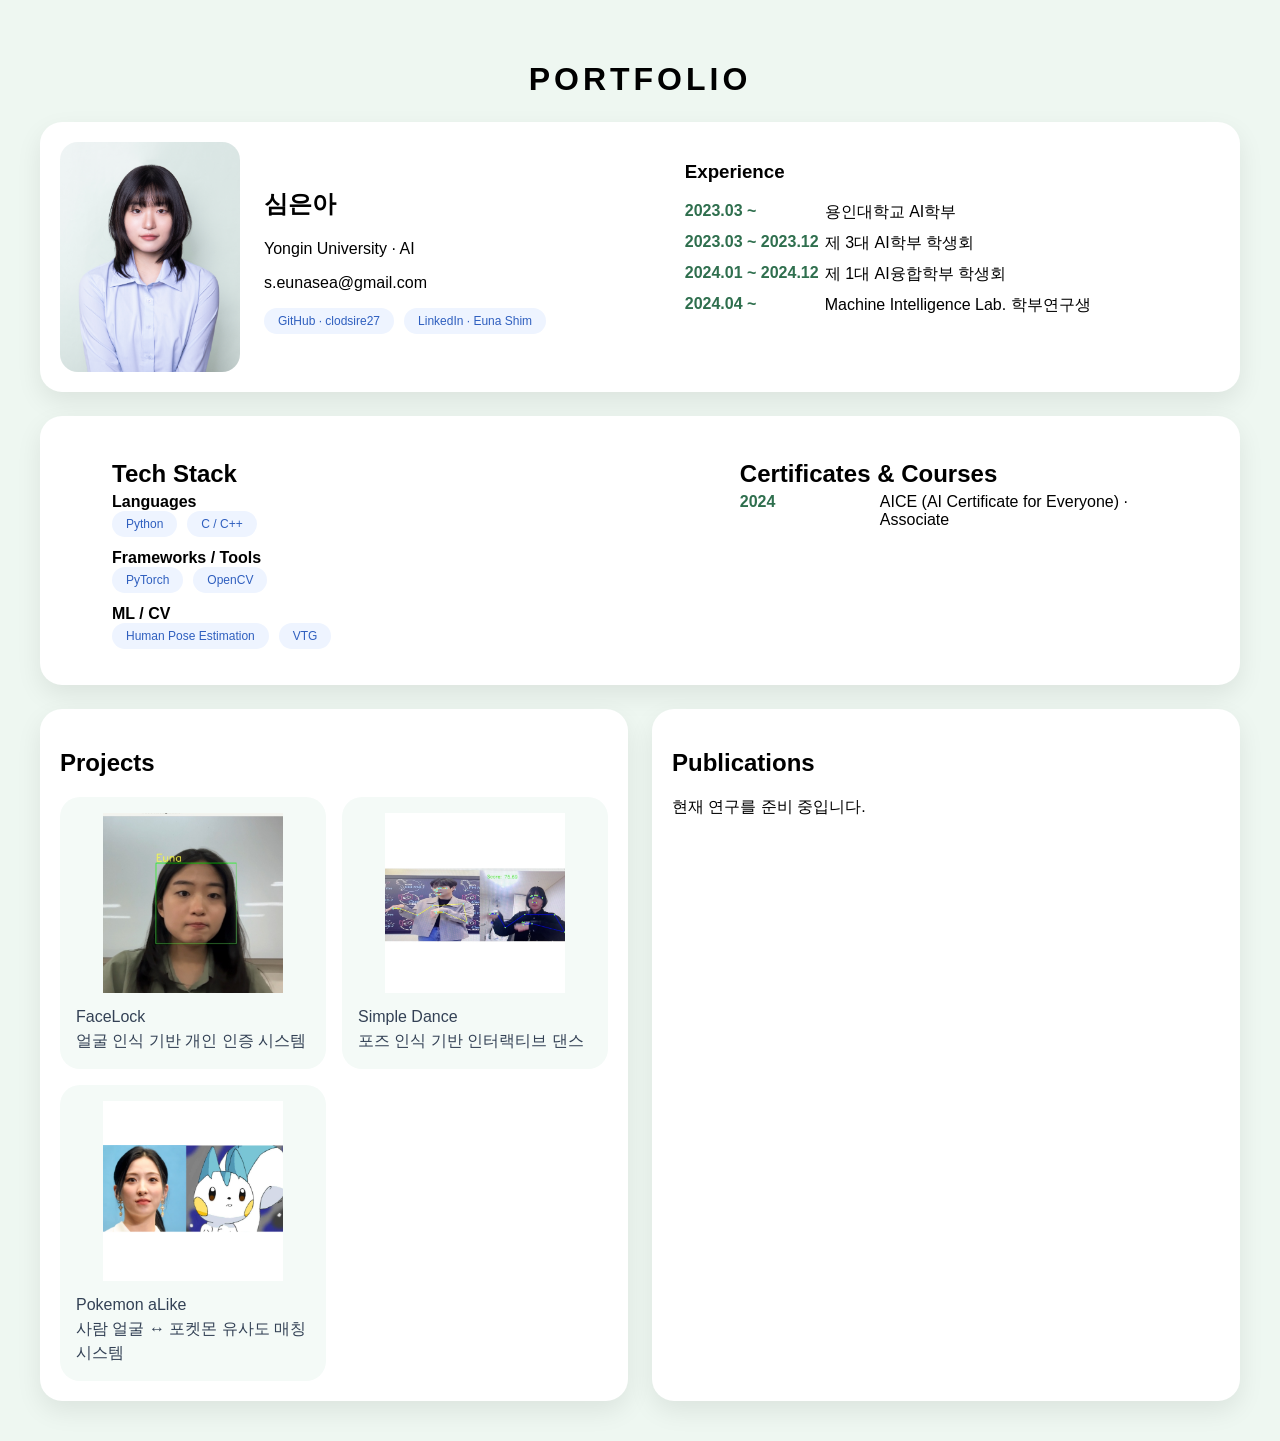
==== commit 99b7b5b9: "update" ====
--- a/index.html
+++ b/index.html
@@ -87,8 +87,14 @@
 
     <div>
       <h2>Certificates & Courses</h2>
-      <p class="empty">추후 추가 예정</p>
-    </div>
+      <ul class="timeline">
+        <li>
+          <span class="date">2024</span>
+          <span>AICE (AI Certificate for Everyone) · Associate</span>
+        </li>
+      </ul>
+    </div>
+    
   </section>
 
   <!-- PROJECTS -->
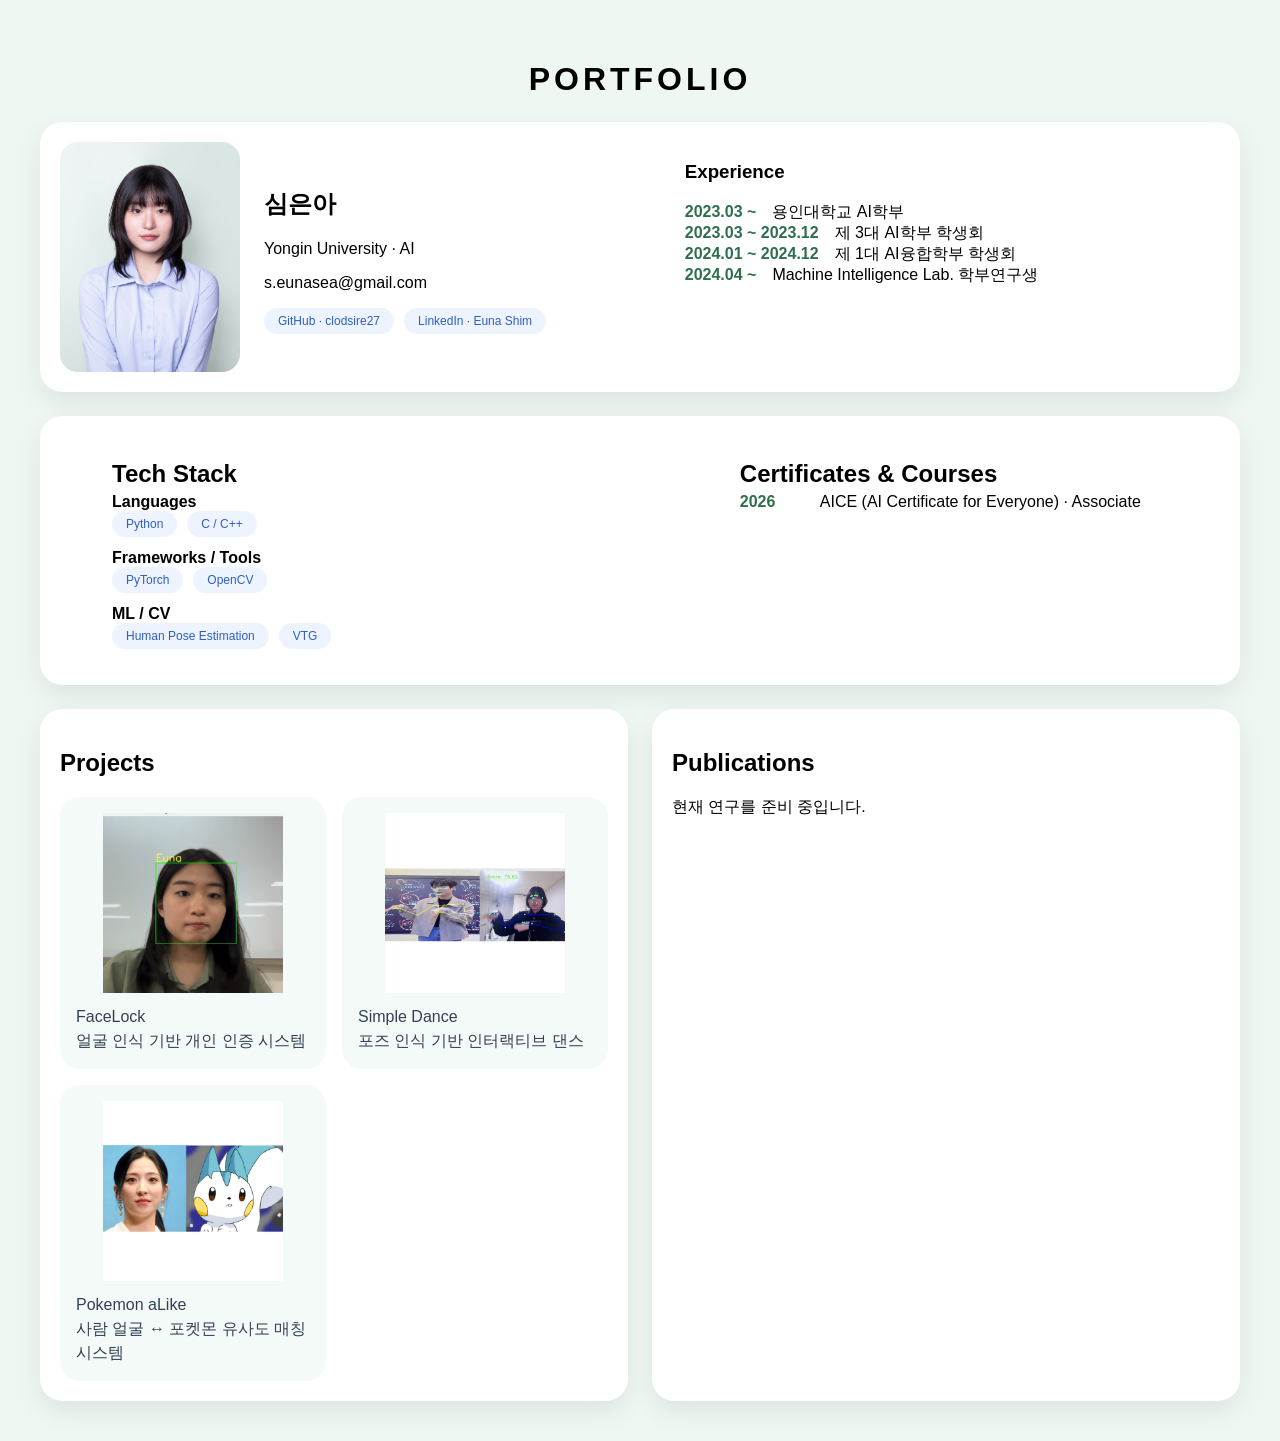
==== commit 5a22409f: "update" ====
--- a/index.html
+++ b/index.html
@@ -89,7 +89,7 @@
       <h2>Certificates & Courses</h2>
       <ul class="timeline">
         <li>
-          <span class="date">2024</span>
+          <span class="date">2026</span>
           <span>AICE (AI Certificate for Everyone) · Associate</span>
         </li>
       </ul>
--- a/style.css
+++ b/style.css
@@ -108,10 +108,17 @@
 }
 
 .timeline li {
-  display: grid;
-  grid-template-columns: 140px 1fr;
-  margin-bottom: 10px;
-}
+  display: flex;
+  align-items: baseline;   /* 글자 기준선 맞춤 */
+  gap: 16px;               /* ← 여기서 간격 조절 */
+}
+
+.timeline .date {
+  min-width: 64px;         /* 연도 위치 고정 */
+  font-weight: 600;
+  color: #2f6f4e;          /* 기존 연도 색 유지 */
+}
+
 
 .date {
   color: #2f6f4e;
@@ -339,9 +346,17 @@
 
 @media (max-width: 768px) {
   .timeline li {
-    grid-template-columns: 1fr;  /* 날짜 / 내용 세로 */
-    gap: 6px;
-  }
+    display: flex;
+    align-items: baseline;   /* 글자 기준선 맞춤 */
+    gap: 16px;               /* ← 여기서 간격 조절 */
+  }
+  
+  .timeline .date {
+    min-width: 64px;         /* 연도 위치 고정 */
+    font-weight: 600;
+    color: #2f6f4e;          /* 기존 연도 색 유지 */
+  }
+  
 
   .date {
     font-size: 13px;
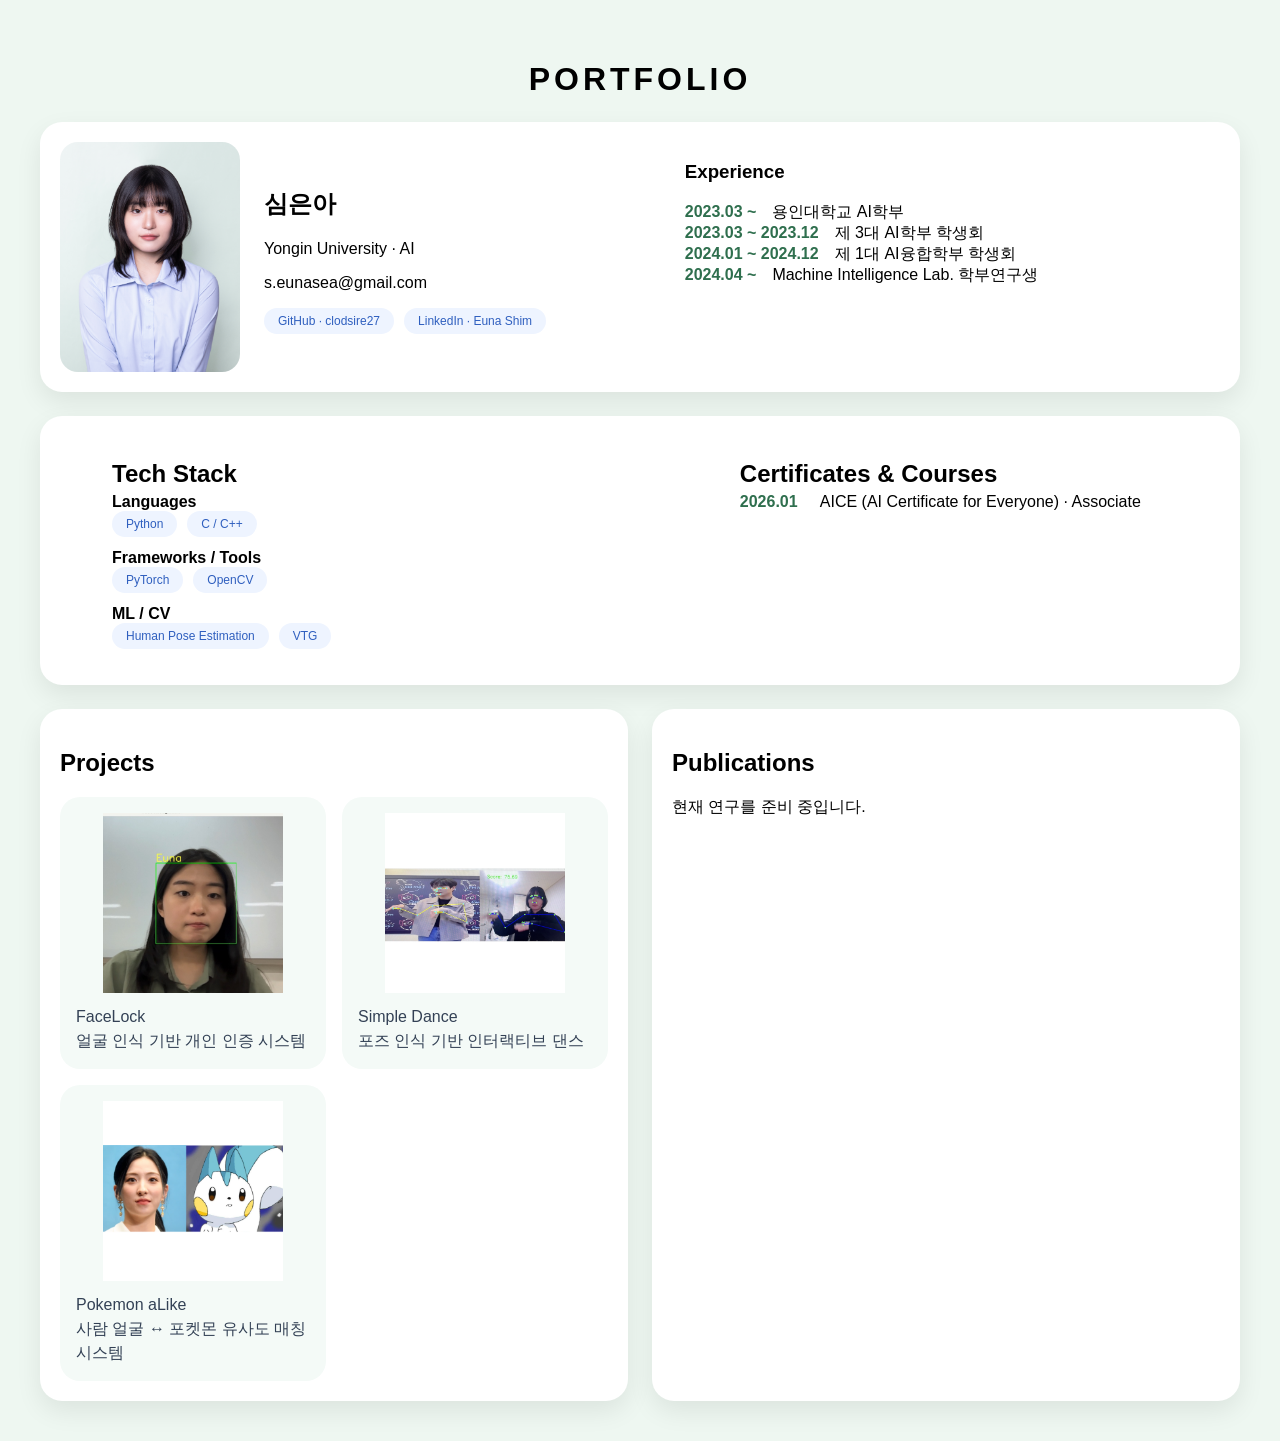
==== commit a6ff7006: "update" ====
--- a/index.html
+++ b/index.html
@@ -89,7 +89,7 @@
       <h2>Certificates & Courses</h2>
       <ul class="timeline">
         <li>
-          <span class="date">2026</span>
+          <span class="date">2026.01</span>
           <span>AICE (AI Certificate for Everyone) · Associate</span>
         </li>
       </ul>
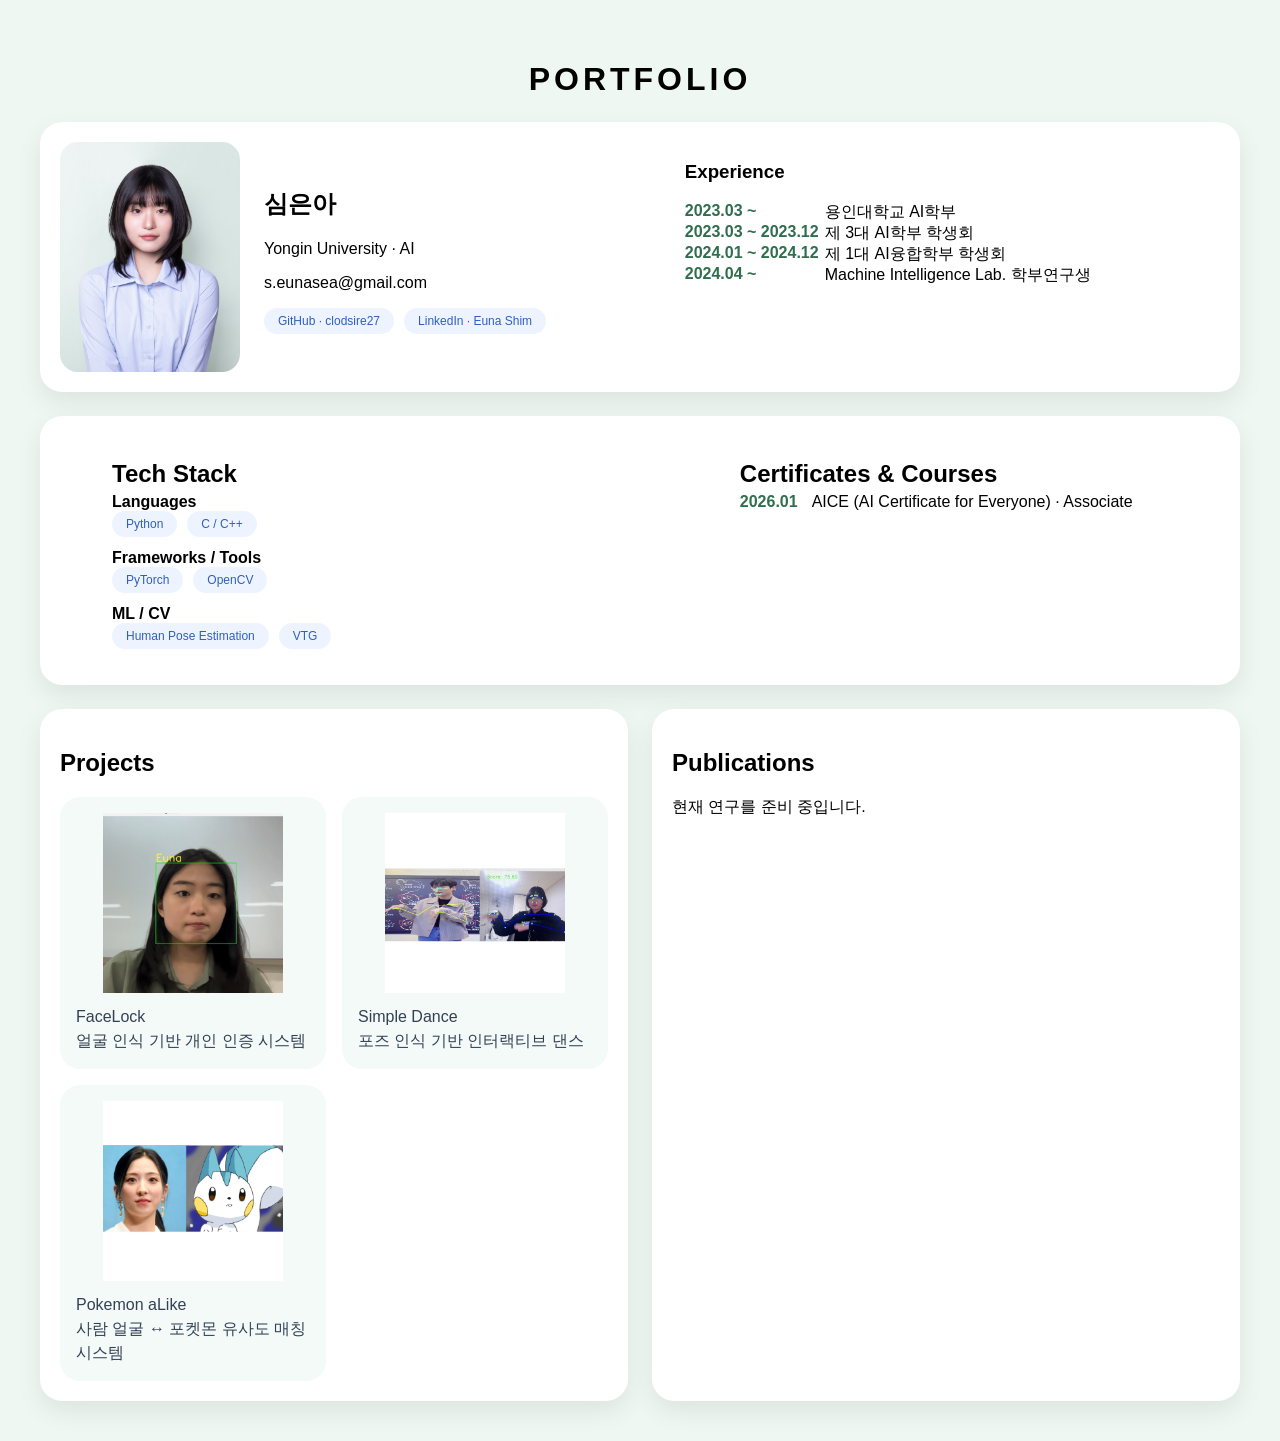
==== commit b62f3e23: "update" ====
--- a/index.html
+++ b/index.html
@@ -87,13 +87,14 @@
 
     <div>
       <h2>Certificates & Courses</h2>
-      <ul class="timeline">
+      <ul class="timeline cert-timeline">
         <li>
           <span class="date">2026.01</span>
           <span>AICE (AI Certificate for Everyone) · Associate</span>
         </li>
       </ul>
     </div>
+    
     
   </section>
 
--- a/style.css
+++ b/style.css
@@ -109,14 +109,24 @@
 
 .timeline li {
   display: flex;
-  align-items: baseline;   /* 글자 기준선 맞춤 */
-  gap: 16px;               /* ← 여기서 간격 조절 */
 }
 
 .timeline .date {
-  min-width: 64px;         /* 연도 위치 고정 */
+  min-width: 140px;   /* ← 이게 핵심 */
   font-weight: 600;
-  color: #2f6f4e;          /* 기존 연도 색 유지 */
+  color: #2f6f4e;
+}
+
+
+/* Certificates 전용 – Experience에는 영향 없음 */
+.cert-timeline li {
+  display: flex;
+  align-items: baseline;
+  gap: 14px;            /* ← 여기서 붙는 정도 조절 */
+}
+
+.cert-timeline .date {
+  min-width: 56px;      /* Experience보다 살짝 줄임 */
 }
 
 
